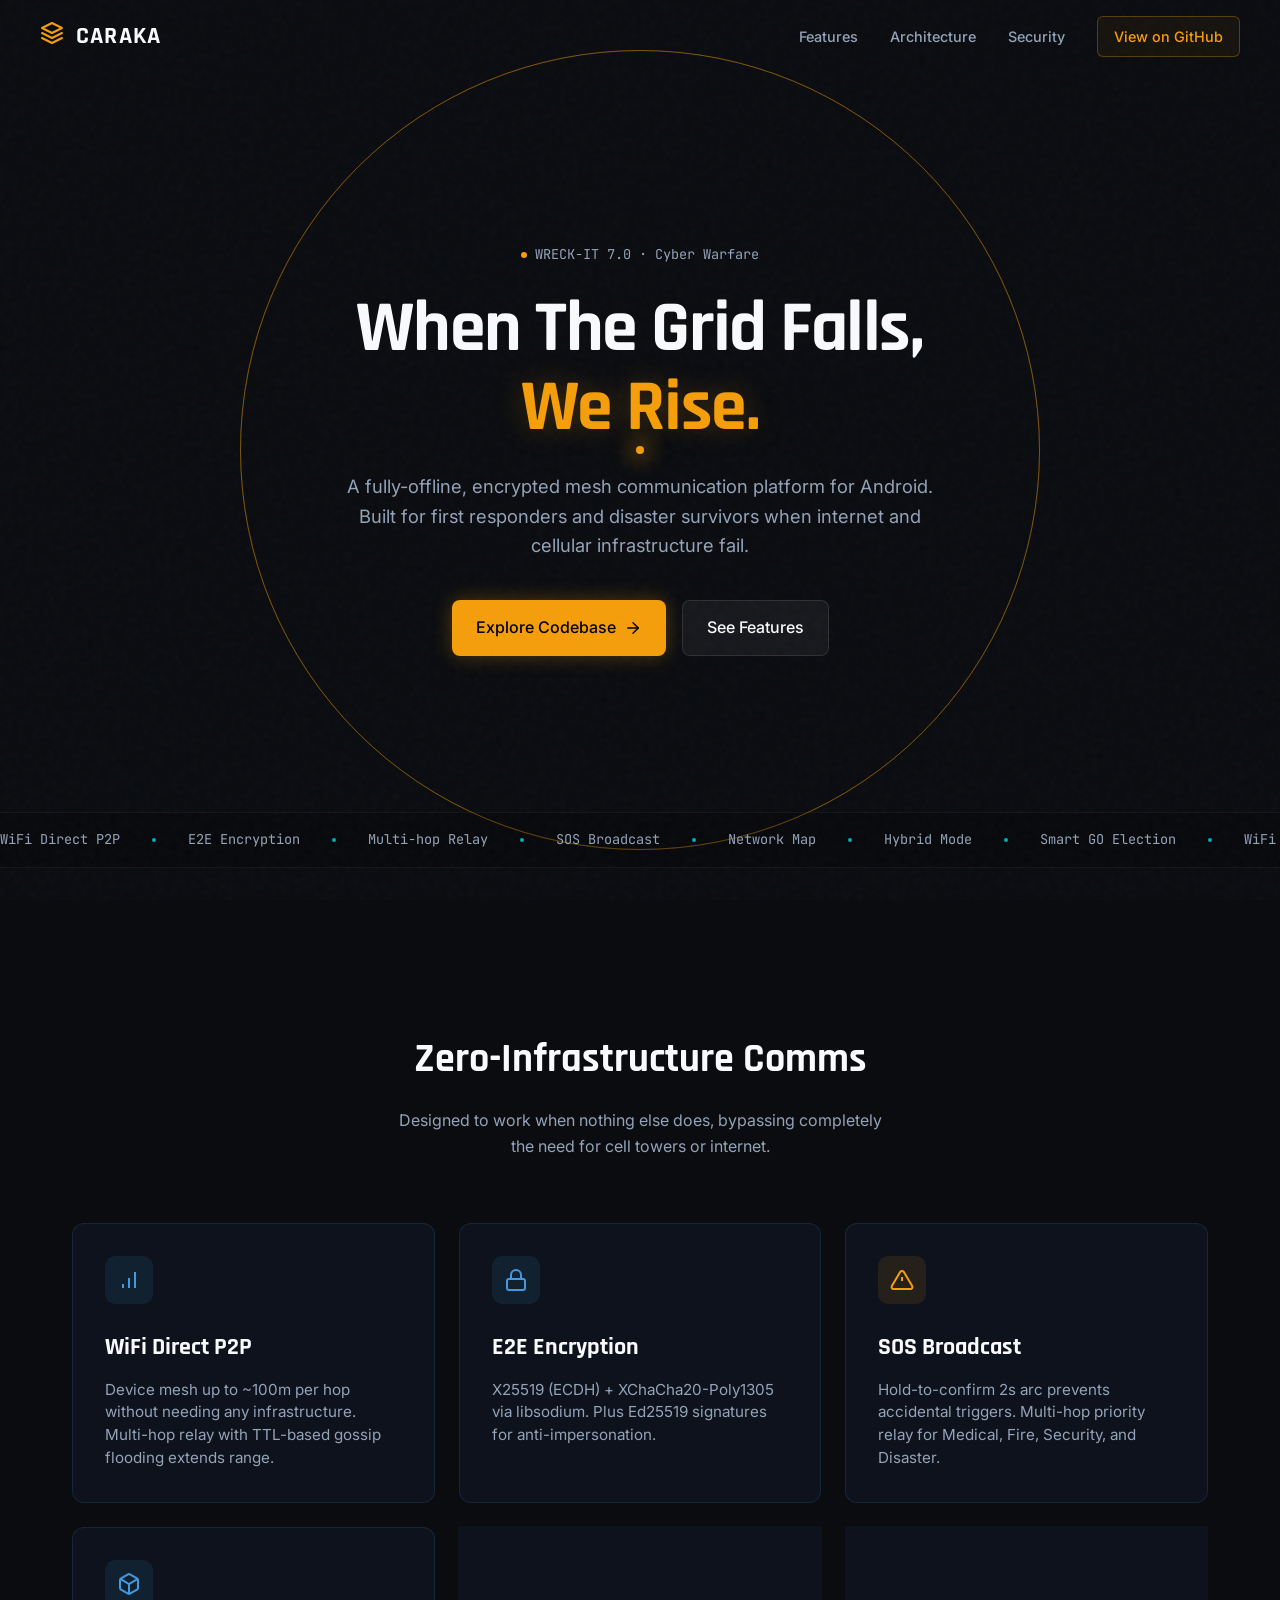
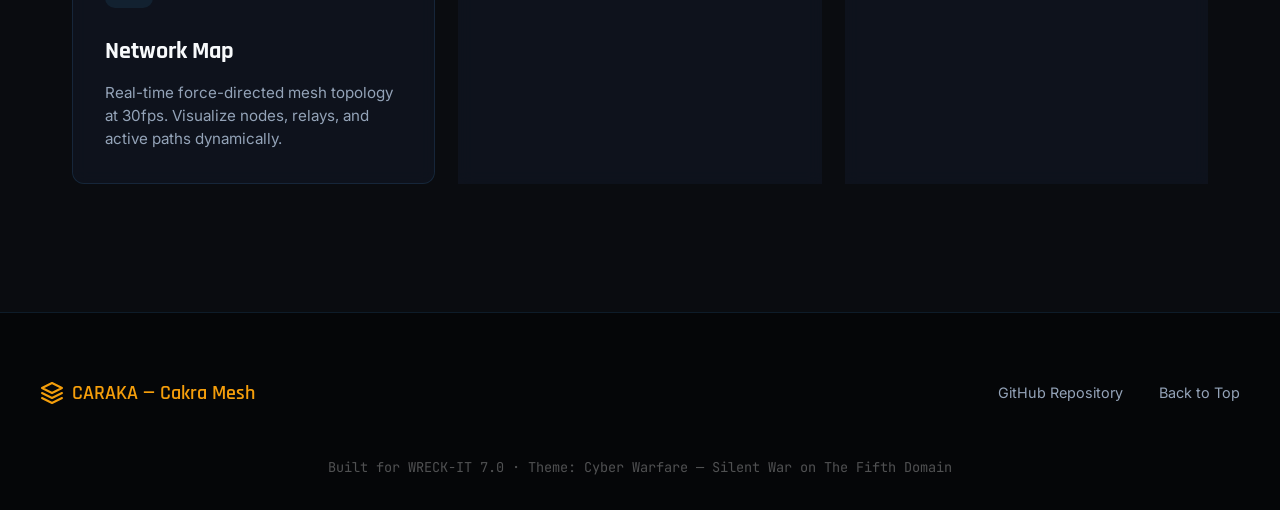
==== landing-page/index.html @ 0576b790 "feat: add landing page for cakra-mesh" ====
<!DOCTYPE html>
<html lang="id">
<head>
    <meta charset="UTF-8">
    <meta name="viewport" content="width=device-width, initial-scale=1.0">
    <title>CARAKA - Cakra Mesh | Offline Mesh Communication</title>
    <meta name="description" content="Fully-offline, encrypted mesh communication platform for Android — built for crisis coordination when internet, cellular, and power infrastructure fail.">
    
    <!-- Google Fonts -->
    <link rel="preconnect" href="https://fonts.googleapis.com">
    <link rel="preconnect" href="https://fonts.gstatic.com" crossorigin>
    <link href="https://fonts.googleapis.com/css2?family=Inter:wght@400;500;600&family=JetBrains+Mono:wght@400;700&family=Rajdhani:wght@500;600;700&display=swap" rel="stylesheet">
    
    <!-- Local Styles -->
    <link rel="stylesheet" href="style.css">
</head>
<body>
    <div class="noise-overlay"></div>
    
    <!-- Navigation -->
    <nav class="navbar" id="navbar">
        <div class="nav-container">
            <a href="#" class="brand">
                <div class="brand-logo">
                    <svg viewBox="0 0 24 24" width="24" height="24" fill="none" stroke="currentColor" stroke-width="2" stroke-linecap="round" stroke-linejoin="round">
                        <path d="M12 2L2 7l10 5 10-5-10-5zM2 17l10 5 10-5M2 12l10 5 10-5"/>
                    </svg>
                </div>
                <span class="brand-name">CARAKA</span>
            </a>
            <div class="nav-links">
                <a href="#features">Features</a>
                <a href="#architecture">Architecture</a>
                <a href="#security">Security</a>
                <a href="https://github.com/Fatihmaull/cakra-mesh" target="_blank" class="nav-btn">View on GitHub</a>
            </div>
        </div>
    </nav>

    <!-- Hero Section -->
    <section class="hero" id="home">
        <!-- Glowing Radar Animation -->
        <div class="radar-container" aria-hidden="true">
            <div class="radar-pulse ring-1"></div>
            <div class="radar-pulse ring-2"></div>
            <div class="radar-pulse ring-3"></div>
            <div class="radar-core"></div>
        </div>

        <div class="hero-content">
            <div class="hero-eyebrow">
                <span class="dot"></span>
                WRECK-IT 7.0 · Cyber Warfare
            </div>
            
            <h1 class="hero-title">
                When The Grid Falls,<br>
                <span class="accent-amber">We Rise.</span>
            </h1>
            
            <p class="hero-subtitle">
                A fully-offline, encrypted mesh communication platform for Android. Built for first responders and disaster survivors when internet and cellular infrastructure fail.
            </p>
            
            <div class="hero-ctas">
                <a href="https://github.com/Fatihmaull/cakra-mesh" class="btn btn-primary" target="_blank">
                    Explore Codebase
                    <svg viewBox="0 0 24 24" width="18" height="18" fill="none" stroke="currentColor" stroke-width="2" stroke-linecap="round" stroke-linejoin="round">
                        <path d="M5 12h14"></path>
                        <path d="m12 5 7 7-7 7"></path>
                    </svg>
                </a>
                <a href="#features" class="btn btn-secondary">See Features</a>
            </div>
        </div>

        <!-- Marquee -->
        <div class="marquee-wrapper">
            <div class="marquee-track">
                <span>WiFi Direct P2P</span><span class="dot"></span>
                <span>E2E Encryption</span><span class="dot"></span>
                <span>Multi-hop Relay</span><span class="dot"></span>
                <span>SOS Broadcast</span><span class="dot"></span>
                <span>Network Map</span><span class="dot"></span>
                <span>Hybrid Mode</span><span class="dot"></span>
                <span>Smart GO Election</span><span class="dot"></span>
                <!-- Duplicate for seamless loop -->
                <span>WiFi Direct P2P</span><span class="dot"></span>
                <span>E2E Encryption</span><span class="dot"></span>
                <span>Multi-hop Relay</span><span class="dot"></span>
                <span>SOS Broadcast</span><span class="dot"></span>
                <span>Network Map</span><span class="dot"></span>
                <span>Hybrid Mode</span><span class="dot"></span>
                <span>Smart GO Election</span><span class="dot"></span>
            </div>
        </div>
    </section>

    <!-- Features Section -->
    <section class="features" id="features">
        <div class="section-header">
            <h2 class="section-title">Zero-Infrastructure Comms</h2>
            <p class="section-desc">Designed to work when nothing else does, bypassing completely the need for cell towers or internet.</p>
        </div>

        <div class="feature-grid">
            <div class="feature-card">
                <div class="feature-icon">
                    <svg viewBox="0 0 24 24" width="24" height="24" fill="none" stroke="currentColor" stroke-width="2"><path d="M12 20V10"/><path d="M18 20V4"/><path d="M6 20v-4"/></svg>
                </div>
                <h3>WiFi Direct P2P</h3>
                <p>Device mesh up to ~100m per hop without needing any infrastructure. Multi-hop relay with TTL-based gossip flooding extends range.</p>
            </div>
            
            <div class="feature-card">
                <div class="feature-icon">
                    <svg viewBox="0 0 24 24" width="24" height="24" fill="none" stroke="currentColor" stroke-width="2"><rect x="3" y="11" width="18" height="11" rx="2" ry="2"/><path d="M7 11V7a5 5 0 0 1 10 0v4"/></svg>
                </div>
                <h3>E2E Encryption</h3>
                <p>X25519 (ECDH) + XChaCha20-Poly1305 via libsodium. Plus Ed25519 signatures for anti-impersonation.</p>
            </div>
            
            <div class="feature-card amber-border">
                <div class="feature-icon amber-icon">
                    <svg viewBox="0 0 24 24" width="24" height="24" fill="none" stroke="currentColor" stroke-width="2"><path d="M10.29 3.86L1.82 18a2 2 0 0 0 1.71 3h16.94a2 2 0 0 0 1.71-3L13.71 3.86a2 2 0 0 0-3.42 0z"/><line x1="12" y1="9" x2="12" y2="13"/><line x1="12" y1="17" x2="12.01" y2="17"/></svg>
                </div>
                <h3>SOS Broadcast</h3>
                <p>Hold-to-confirm 2s arc prevents accidental triggers. Multi-hop priority relay for Medical, Fire, Security, and Disaster.</p>
            </div>

            <div class="feature-card">
                <div class="feature-icon">
                    <svg viewBox="0 0 24 24" width="24" height="24" fill="none" stroke="currentColor" stroke-width="2"><path d="M21 16V8a2 2 0 0 0-1-1.73l-7-4a2 2 0 0 0-2 0l-7 4A2 2 0 0 0 3 8v8a2 2 0 0 0 1 1.73l7 4a2 2 0 0 0 2 0l7-4A2 2 0 0 0 21 16z"/><polyline points="3.27 6.96 12 12.01 20.73 6.96"/><line x1="12" y1="22.08" x2="12" y2="12"/></svg>
                </div>
                <h3>Network Map</h3>
                <p>Real-time force-directed mesh topology at 30fps. Visualize nodes, relays, and active paths dynamically.</p>
            </div>

            <div class="feature-card">
                <div class="feature-icon">
                    <svg viewBox="0 0 24 24" width="24" height="24" fill="none" stroke="currentColor" stroke-width="2"><rect x="2" y="3" width="20" height="14" rx="2" ry="2"/><line x1="8" y1="21" x2="16" y2="21"/><line x1="12" y1="17" x2="12" y2="21"/></svg>
                </div>
                <h3>QR Identity</h3>
                <p>Share and scan identity QR codes for in-person peer verification using ZXing. No central server needed.</p>
            </div>

            <div class="feature-card">
                <div class="feature-icon">
                    <svg viewBox="0 0 24 24" width="24" height="24" fill="none" stroke="currentColor" stroke-width="2"><path d="M12 2v20M17 5H9.5a3.5 3.5 0 0 0 0 7h5a3.5 3.5 0 0 1 0 7H6"/></svg>
                </div>
                <h3>SQLCipher Encryption</h3>
                <p>All messages and peers encrypted at rest using AES-256-GCM. DB key stored securely in Android Keystore TEE.</p>
            </div>
        </div>
    </section>

    <!-- Footer -->
    <footer class="footer">
        <div class="footer-content">
            <div class="footer-brand">
                <svg viewBox="0 0 24 24" width="24" height="24" fill="none" stroke="currentColor" stroke-width="2" stroke-linecap="round" stroke-linejoin="round">
                    <path d="M12 2L2 7l10 5 10-5-10-5zM2 17l10 5 10-5M2 12l10 5 10-5"/>
                </svg>
                <span>CARAKA — Cakra Mesh</span>
            </div>
            <div class="footer-links">
                <a href="https://github.com/Fatihmaull/cakra-mesh" target="_blank">GitHub Repository</a>
                <a href="#home">Back to Top</a>
            </div>
        </div>
        <div class="footer-bottom">
            <p>Built for WRECK-IT 7.0 · Theme: Cyber Warfare — Silent War on The Fifth Domain</p>
        </div>
    </footer>

    <script src="script.js"></script>
</body>
</html>
---- landing-page/style.css ----
/* Base Variables & Theme */
:root {
    /* Colors */
    --bg-main: #0a0c10;
    --bg-secondary: rgba(18, 24, 38, 0.6);
    --border-color: rgba(66, 153, 225, 0.15);
    
    --text-primary: #f8fafc;
    --text-secondary: #94a3b8;
    
    --accent-navy: #1e3a8a;
    --accent-teal: #00adb5;
    --accent-amber: #f59e0b;
    --accent-amber-glow: rgba(245, 158, 11, 0.25);
    
    /* Typography */
    --font-display: 'Rajdhani', sans-serif;
    --font-body: 'Inter', sans-serif;
    --font-mono: 'JetBrains Mono', monospace;
}

* {
    margin: 0;
    padding: 0;
    box-sizing: border-box;
}

body {
    background-color: var(--bg-main);
    color: var(--text-primary);
    font-family: var(--font-body);
    line-height: 1.6;
    overflow-x: hidden;
    -webkit-font-smoothing: antialiased;
}

/* UI Noise Texture */
.noise-overlay {
    position: fixed;
    top: 0; left: 0; right: 0; bottom: 0;
    pointer-events: none;
    z-index: 50;
    opacity: 0.03;
    background-image: url("data:image/svg+xml,%3Csvg viewBox='0 0 200 200' xmlns='http://www.w3.org/2000/svg'%3E%3Cfilter id='noiseFilter'%3E%3CfeTurbulence type='fractalNoise' baseFrequency='0.65' numOctaves='3' stitchTiles='stitch'/%3E%3C/filter%3E%3Crect width='100%25' height='100%25' filter='url(%23noiseFilter)'/%3E%3C/svg%3E");
}

/* Navbar */
.navbar {
    position: fixed;
    top: 0; width: 100%;
    z-index: 100;
    padding: 1rem 2rem;
    transition: all 0.3s ease;
    border-bottom: 1px solid transparent;
}

.navbar.scrolled {
    background: rgba(10, 12, 16, 0.8);
    backdrop-filter: blur(12px);
    border-bottom: 1px solid var(--border-color);
}

.nav-container {
    max-width: 1200px;
    margin: 0 auto;
    display: flex;
    justify-content: space-between;
    align-items: center;
}

.brand {
    display: flex;
    align-items: center;
    gap: 0.75rem;
    text-decoration: none;
    color: var(--text-primary);
}

.brand-logo {
    color: var(--accent-amber);
}

.brand-name {
    font-family: var(--font-display);
    font-size: 1.5rem;
    font-weight: 700;
    letter-spacing: 0.05em;
}

.nav-links {
    display: flex;
    align-items: center;
    gap: 2rem;
}

.nav-links a {
    color: var(--text-secondary);
    text-decoration: none;
    font-size: 0.9rem;
    font-weight: 500;
    transition: color 0.2s;
}

.nav-links a:hover {
    color: var(--text-primary);
}

.nav-btn {
    border: 1px solid rgba(245, 158, 11, 0.3);
    padding: 0.5rem 1rem;
    border-radius: 6px;
    color: var(--accent-amber) !important;
    background: rgba(245, 158, 11, 0.05);
}

.nav-btn:hover {
    background: rgba(245, 158, 11, 0.15);
}

/* Hero Section */
.hero {
    min-height: 100vh;
    display: flex;
    flex-direction: column;
    justify-content: center;
    align-items: center;
    position: relative;
    padding: 8rem 2rem 4rem;
    overflow: hidden;
}

.radar-container {
    position: absolute;
    top: 50%; left: 50%;
    transform: translate(-50%, -50%);
    width: 800px; height: 800px;
    pointer-events: none;
    z-index: 0;
}

.radar-pulse {
    position: absolute;
    inset: 0;
    border-radius: 50%;
    border: 1px solid rgba(245, 158, 11, 0.2);
    transform-origin: center;
    animation: pulse 4s linear infinite;
}

.ring-2 { animation-delay: 1.3s; }
.ring-3 { animation-delay: 2.6s; }

.radar-core {
    position: absolute;
    top: 50%; left: 50%;
    width: 8px; height: 8px;
    background: var(--accent-amber);
    border-radius: 50%;
    transform: translate(-50%, -50%);
    box-shadow: 0 0 20px 8px var(--accent-amber-glow);
}

@keyframes pulse {
    0% { transform: scale(0.1); opacity: 1; }
    100% { transform: scale(1); opacity: 0; }
}

.hero-content {
    position: relative;
    z-index: 10;
    text-align: center;
    max-width: 800px;
    margin-bottom: 4rem;
    opacity: 0;
    transform: translateY(20px);
    animation: fadeInUp 0.8s ease forwards 0.2s;
}

@keyframes fadeInUp {
    to { opacity: 1; transform: translateY(0); }
}

.hero-eyebrow {
    font-family: var(--font-mono);
    font-size: 0.85rem;
    color: var(--text-secondary);
    display: flex;
    align-items: center;
    justify-content: center;
    gap: 0.5rem;
    margin-bottom: 1.5rem;
}

.hero-eyebrow .dot {
    width: 6px; height: 6px;
    background: var(--accent-amber);
    border-radius: 50%;
}

.hero-title {
    font-family: var(--font-display);
    font-size: 4.5rem;
    font-weight: 700;
    line-height: 1.1;
    margin-bottom: 1.5rem;
    letter-spacing: -0.02em;
}

.accent-amber {
    color: var(--accent-amber);
    text-shadow: 0 0 30px var(--accent-amber-glow);
}

.hero-subtitle {
    font-size: 1.15rem;
    color: var(--text-secondary);
    max-width: 600px;
    margin: 0 auto 2.5rem;
}

.hero-ctas {
    display: flex;
    gap: 1rem;
    justify-content: center;
}

.btn {
    display: inline-flex;
    align-items: center;
    gap: 0.5rem;
    padding: 0.875rem 1.5rem;
    border-radius: 8px;
    font-weight: 500;
    text-decoration: none;
    transition: all 0.2s;
}

.btn-primary {
    background: var(--accent-amber);
    color: #000;
    box-shadow: 0 0 20px rgba(245, 158, 11, 0.3);
}

.btn-primary:hover {
    transform: translateY(-2px);
    box-shadow: 0 0 30px rgba(245, 158, 11, 0.5);
}

.btn-secondary {
    background: rgba(255,255,255,0.05);
    color: var(--text-primary);
    border: 1px solid rgba(255,255,255,0.1);
}

.btn-secondary:hover {
    background: rgba(255,255,255,0.1);
}

/* Marquee */
.marquee-wrapper {
    position: absolute;
    bottom: 2rem;
    width: 100%;
    overflow: hidden;
    padding: 1rem 0;
    border-top: 1px solid rgba(255,255,255,0.05);
    border-bottom: 1px solid rgba(255,255,255,0.05);
    background: rgba(0,0,0,0.2);
    z-index: 10;
}

.marquee-track {
    display: flex;
    align-items: center;
    gap: 2rem;
    width: max-content;
    animation: marquee 20s linear infinite;
}

.marquee-track span {
    font-family: var(--font-mono);
    font-size: 0.85rem;
    color: var(--text-secondary);
    white-space: nowrap;
}

.marquee-track .dot {
    width: 4px; height: 4px;
    background: var(--accent-teal);
    border-radius: 50%;
}

@keyframes marquee {
    from { transform: translateX(0); }
    to { transform: translateX(calc(-50% - 1rem)); } /* -50% shifts by half since it's duplicated */
}

/* Features */
.features {
    padding: 8rem 2rem;
    max-width: 1200px;
    margin: 0 auto;
    position: relative;
    z-index: 10;
}

.section-header {
    text-align: center;
    margin-bottom: 4rem;
}

.section-title {
    font-family: var(--font-display);
    font-size: 2.5rem;
    margin-bottom: 1rem;
}

.section-desc {
    color: var(--text-secondary);
    max-width: 500px;
    margin: 0 auto;
}

.feature-grid {
    display: grid;
    grid-template-columns: repeat(auto-fit, minmax(320px, 1fr));
    gap: 1.5rem;
}

.feature-card {
    background: var(--bg-secondary);
    border: 1px solid var(--border-color);
    padding: 2rem;
    border-radius: 12px;
    transition: transform 0.3s, background 0.3s;
    backdrop-filter: blur(8px);
}

.feature-card:hover {
    transform: translateY(-5px);
    background: rgba(30, 41, 59, 0.8);
    border-color: rgba(66, 153, 225, 0.3);
}

.feature-card.amber-border:hover {
    border-color: rgba(245, 158, 11, 0.4);
}

.feature-icon {
    width: 48px; height: 48px;
    border-radius: 10px;
    background: rgba(66, 153, 225, 0.1);
    color: #4299e1;
    display: flex;
    align-items: center;
    justify-content: center;
    margin-bottom: 1.5rem;
}

.feature-icon.amber-icon {
    background: rgba(245, 158, 11, 0.1);
    color: var(--accent-amber);
}

.feature-card h3 {
    font-family: var(--font-display);
    font-size: 1.5rem;
    margin-bottom: 0.75rem;
}

.feature-card p {
    color: var(--text-secondary);
    font-size: 0.95rem;
    line-height: 1.5;
}

/* Footer */
.footer {
    border-top: 1px solid var(--border-color);
    padding: 4rem 2rem 2rem;
    background: rgba(0,0,0,0.5);
}

.footer-content {
    max-width: 1200px;
    margin: 0 auto;
    display: flex;
    justify-content: space-between;
    align-items: center;
    margin-bottom: 3rem;
}

.footer-brand {
    display: flex;
    align-items: center;
    gap: 0.5rem;
    color: var(--accent-amber);
    font-family: var(--font-display);
    font-weight: 600;
    font-size: 1.25rem;
}

.footer-links a {
    color: var(--text-secondary);
    text-decoration: none;
    margin-left: 2rem;
    font-size: 0.9rem;
}

.footer-links a:hover {
    color: var(--text-primary);
}

.footer-bottom {
    max-width: 1200px;
    margin: 0 auto;
    text-align: center;
    color: rgba(255,255,255,0.3);
    font-size: 0.85rem;
    font-family: var(--font-mono);
}

/* Responsive */
@media (max-width: 768px) {
    .hero-title { font-size: 3rem; }
    .nav-links { display: none; }
    .feature-grid { grid-template-columns: 1fr; }
    .footer-content { flex-direction: column; gap: 2rem; text-align: center; }
    .footer-links a { margin: 0 1rem; }
}
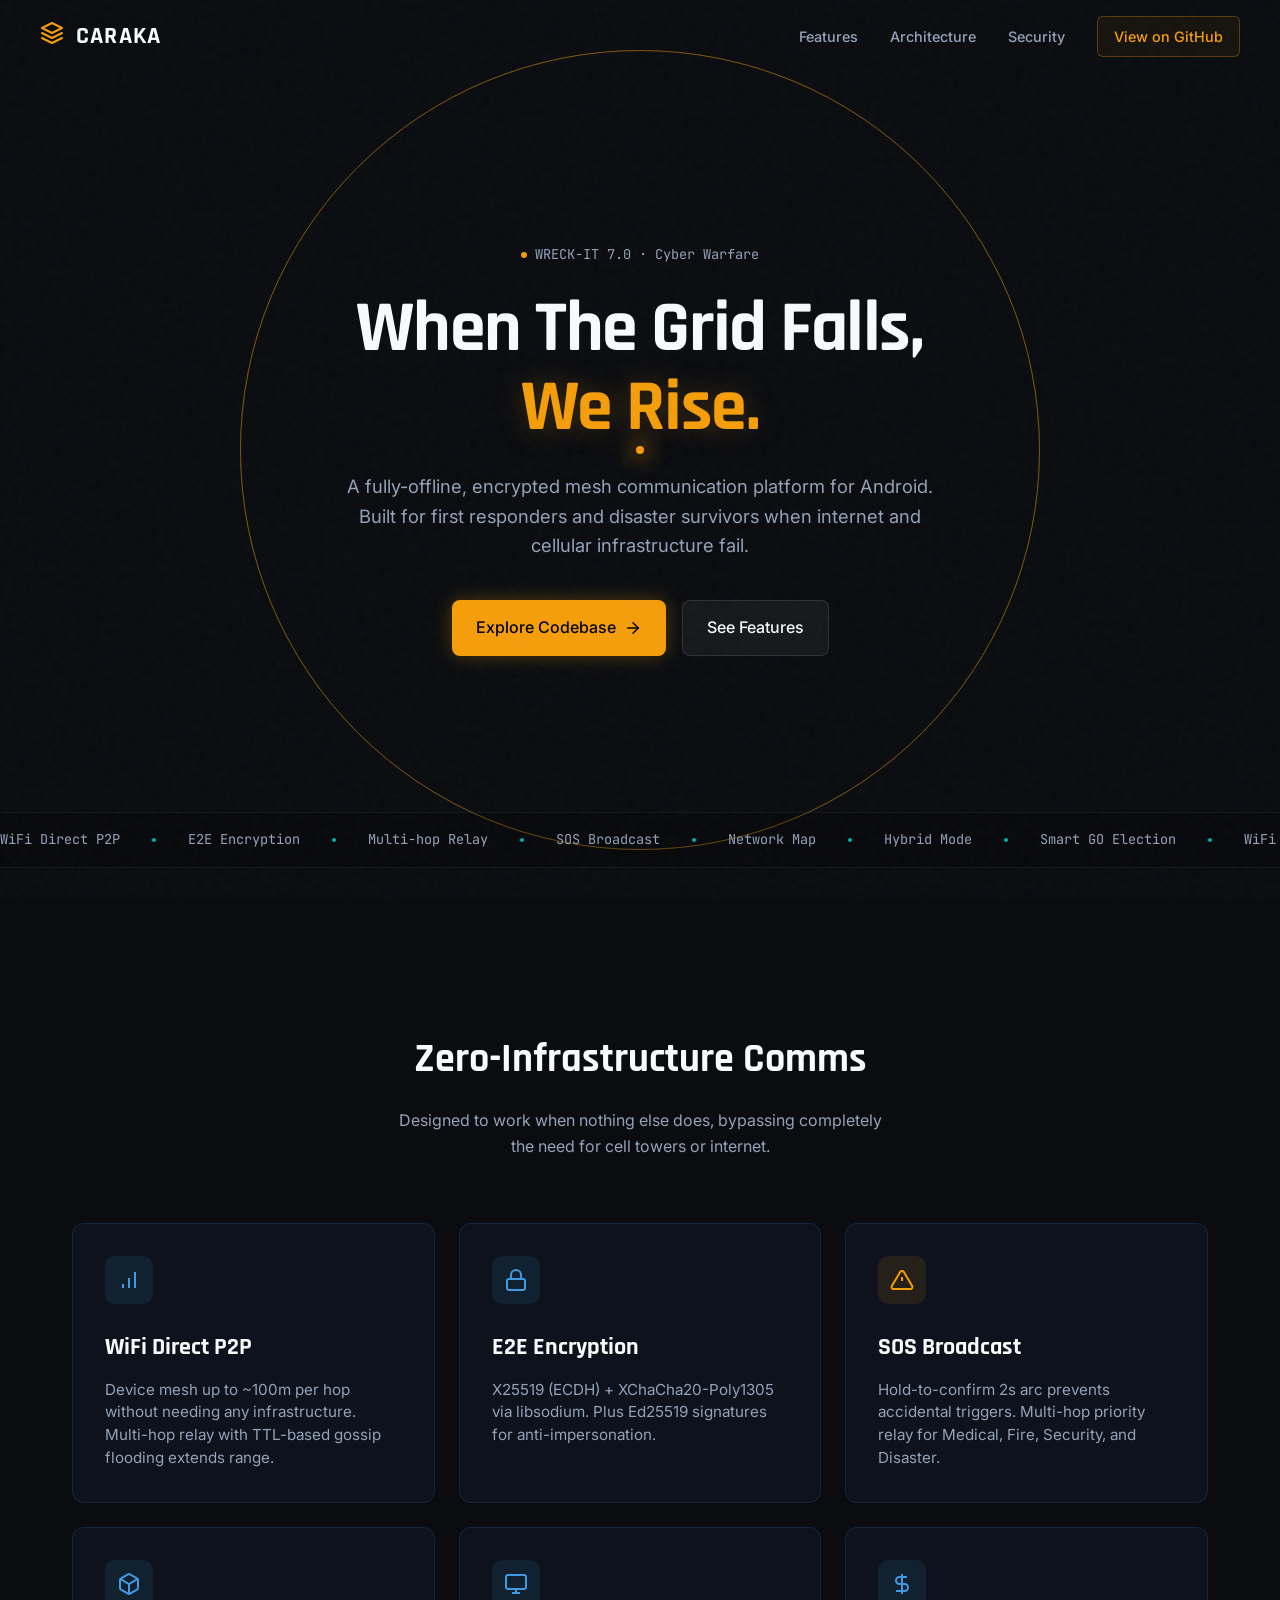
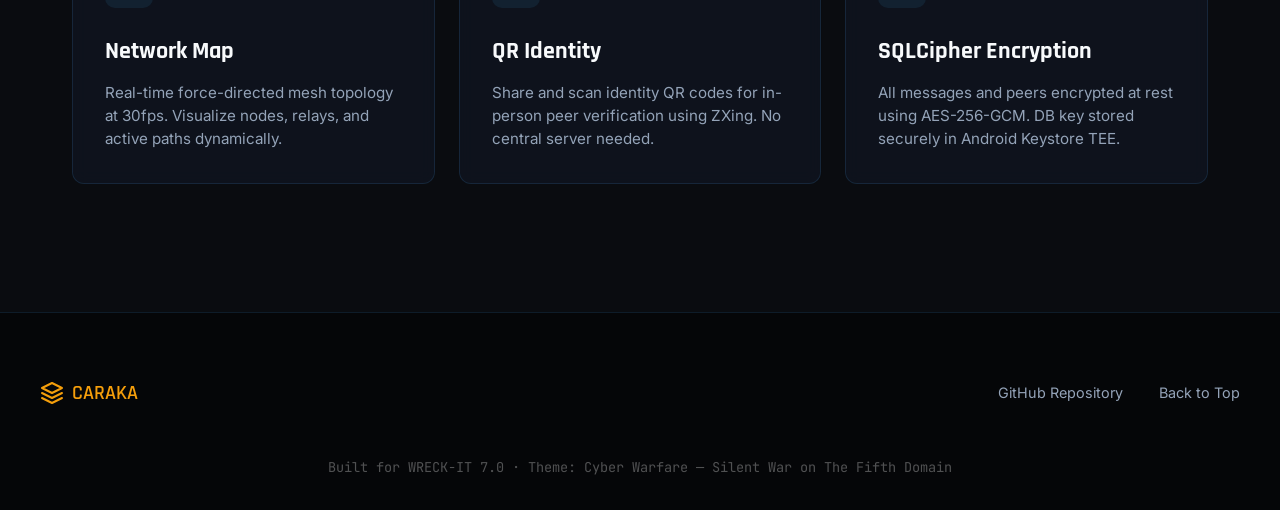
==== commit 6f0aa6f2: "Revamp README with product overview" ====
--- a/landing-page/index.html
+++ b/landing-page/index.html
@@ -3,7 +3,7 @@
 <head>
     <meta charset="UTF-8">
     <meta name="viewport" content="width=device-width, initial-scale=1.0">
-    <title>CARAKA - Cakra Mesh | Offline Mesh Communication</title>
+    <title>CARAKA | Offline Mesh Communication</title>
     <meta name="description" content="Fully-offline, encrypted mesh communication platform for Android — built for crisis coordination when internet, cellular, and power infrastructure fail.">
     
     <!-- Google Fonts -->
@@ -161,7 +161,7 @@
                 <svg viewBox="0 0 24 24" width="24" height="24" fill="none" stroke="currentColor" stroke-width="2" stroke-linecap="round" stroke-linejoin="round">
                     <path d="M12 2L2 7l10 5 10-5-10-5zM2 17l10 5 10-5M2 12l10 5 10-5"/>
                 </svg>
-                <span>CARAKA — Cakra Mesh</span>
+                <span>CARAKA</span>
             </div>
             <div class="footer-links">
                 <a href="https://github.com/Fatihmaull/cakra-mesh" target="_blank">GitHub Repository</a>
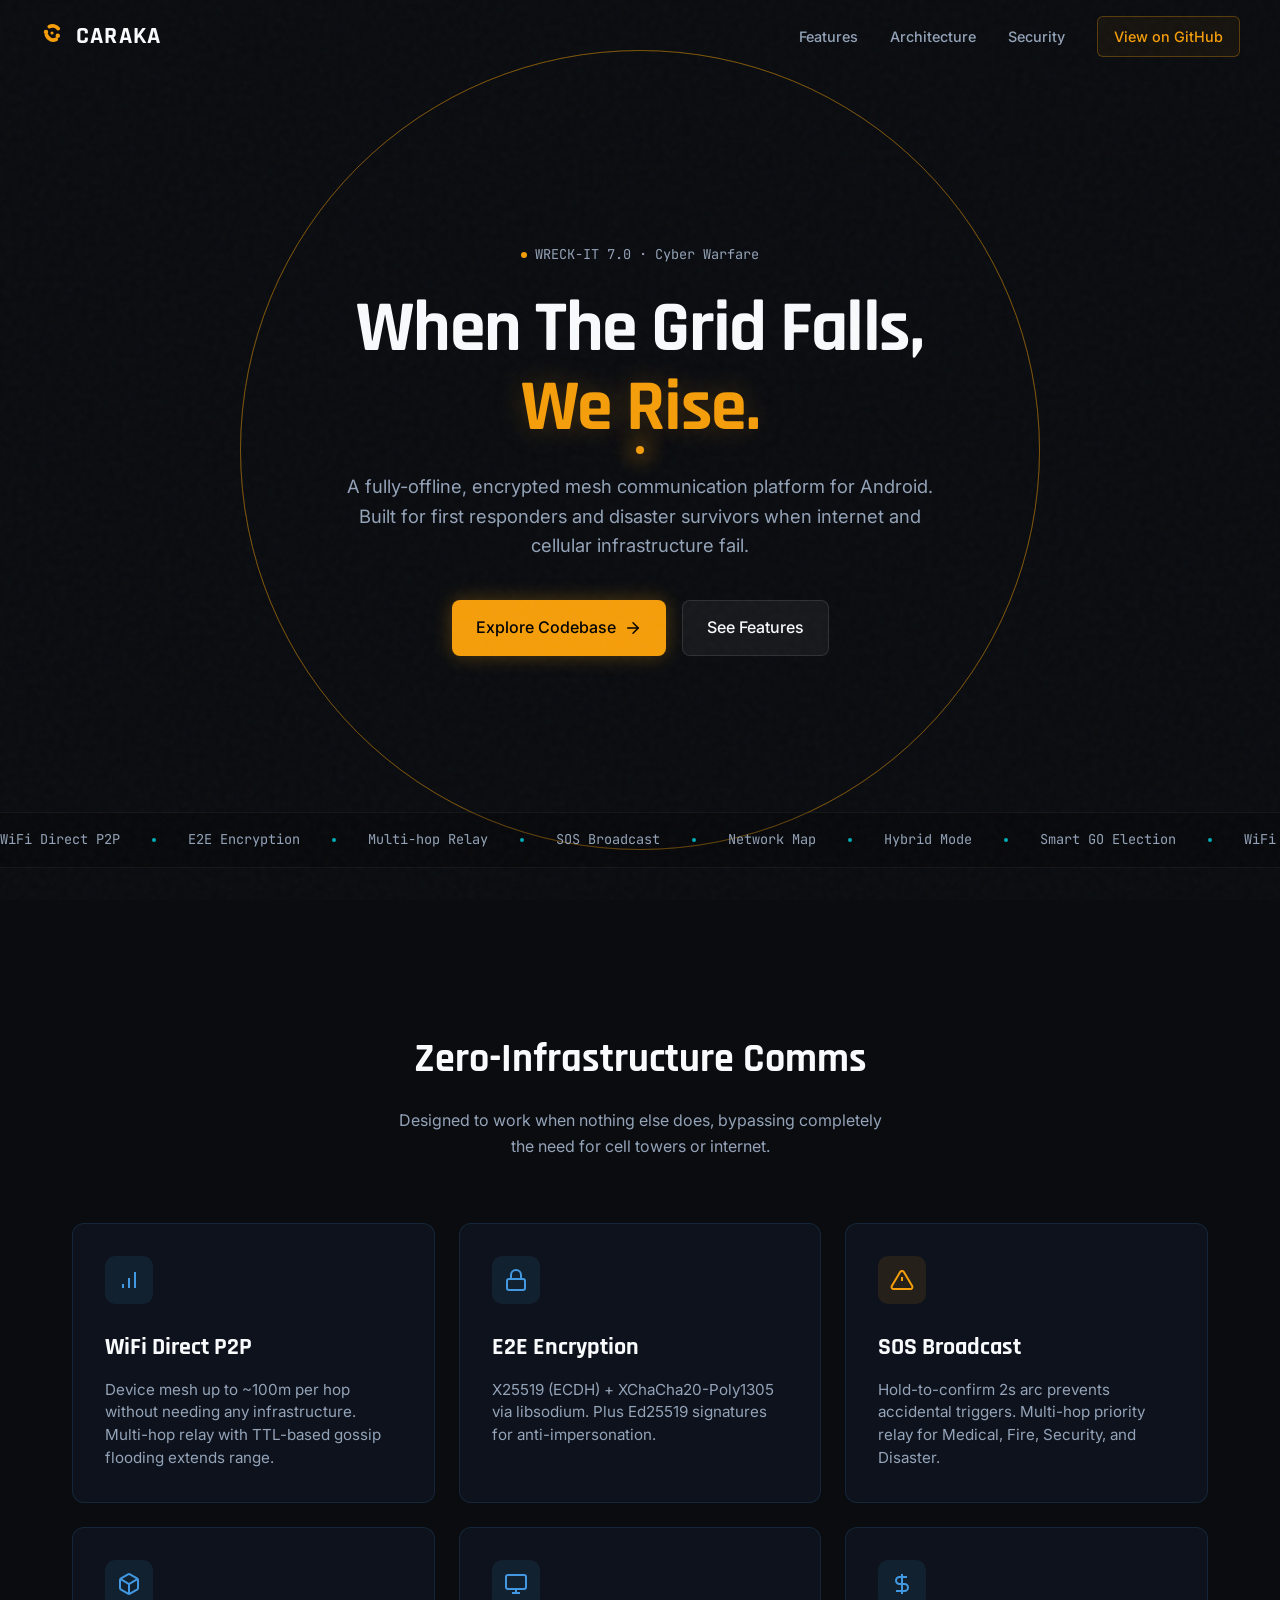
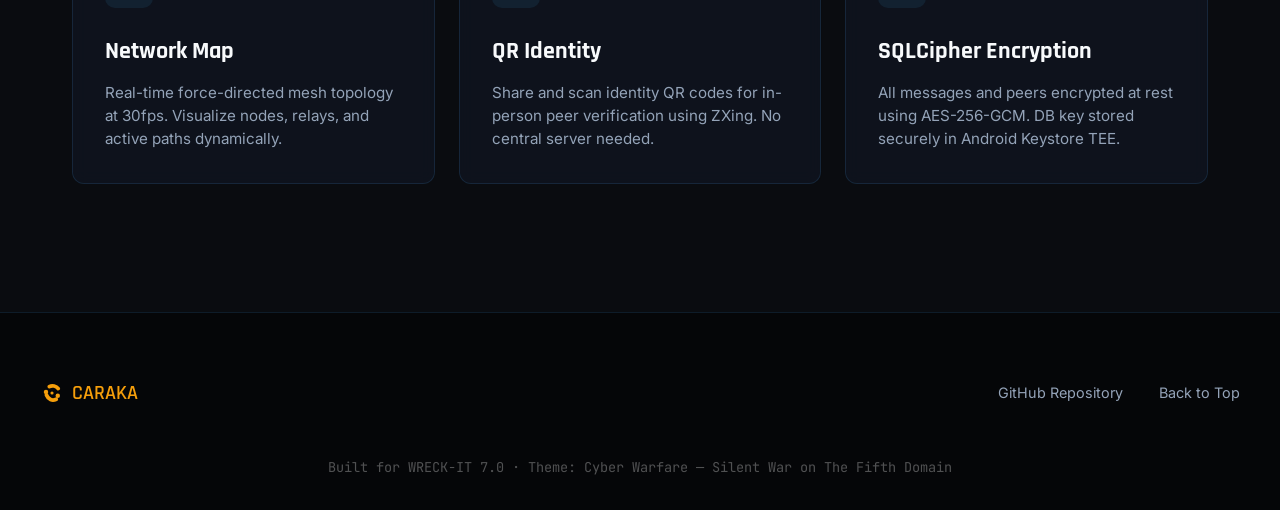
==== commit 7fb5d9d5: "feat(courier-ui): implement full Caraka Courier Mode UI layer - CourierViewModel: state machine UI (" ====
--- a/landing-page/index.html
+++ b/landing-page/index.html
@@ -22,8 +22,16 @@
         <div class="nav-container">
             <a href="#" class="brand">
                 <div class="brand-logo">
-                    <svg viewBox="0 0 24 24" width="24" height="24" fill="none" stroke="currentColor" stroke-width="2" stroke-linecap="round" stroke-linejoin="round">
-                        <path d="M12 2L2 7l10 5 10-5-10-5zM2 17l10 5 10-5M2 12l10 5 10-5"/>
+                    <svg viewBox="0 0 108 108" width="24" height="24" aria-hidden="true">
+                        <g fill="none" stroke="currentColor" stroke-linecap="round" stroke-linejoin="round">
+                            <path d="M42 25C55 18 73 22 82 34" stroke-width="17"/>
+                            <path d="M29 63C37 83 55 91 73 82" stroke-width="17"/>
+                        </g>
+                        <g fill="currentColor">
+                            <circle cx="27" cy="49" r="10"/>
+                            <circle cx="80" cy="66" r="10"/>
+                            <circle cx="54" cy="54" r="7"/>
+                        </g>
                     </svg>
                 </div>
                 <span class="brand-name">CARAKA</span>
@@ -158,8 +166,16 @@
     <footer class="footer">
         <div class="footer-content">
             <div class="footer-brand">
-                <svg viewBox="0 0 24 24" width="24" height="24" fill="none" stroke="currentColor" stroke-width="2" stroke-linecap="round" stroke-linejoin="round">
-                    <path d="M12 2L2 7l10 5 10-5-10-5zM2 17l10 5 10-5M2 12l10 5 10-5"/>
+                <svg viewBox="0 0 108 108" width="24" height="24" aria-hidden="true">
+                    <g fill="none" stroke="currentColor" stroke-linecap="round" stroke-linejoin="round">
+                        <path d="M42 25C55 18 73 22 82 34" stroke-width="17"/>
+                        <path d="M29 63C37 83 55 91 73 82" stroke-width="17"/>
+                    </g>
+                    <g fill="currentColor">
+                        <circle cx="27" cy="49" r="10"/>
+                        <circle cx="80" cy="66" r="10"/>
+                        <circle cx="54" cy="54" r="7"/>
+                    </g>
                 </svg>
                 <span>CARAKA</span>
             </div>
